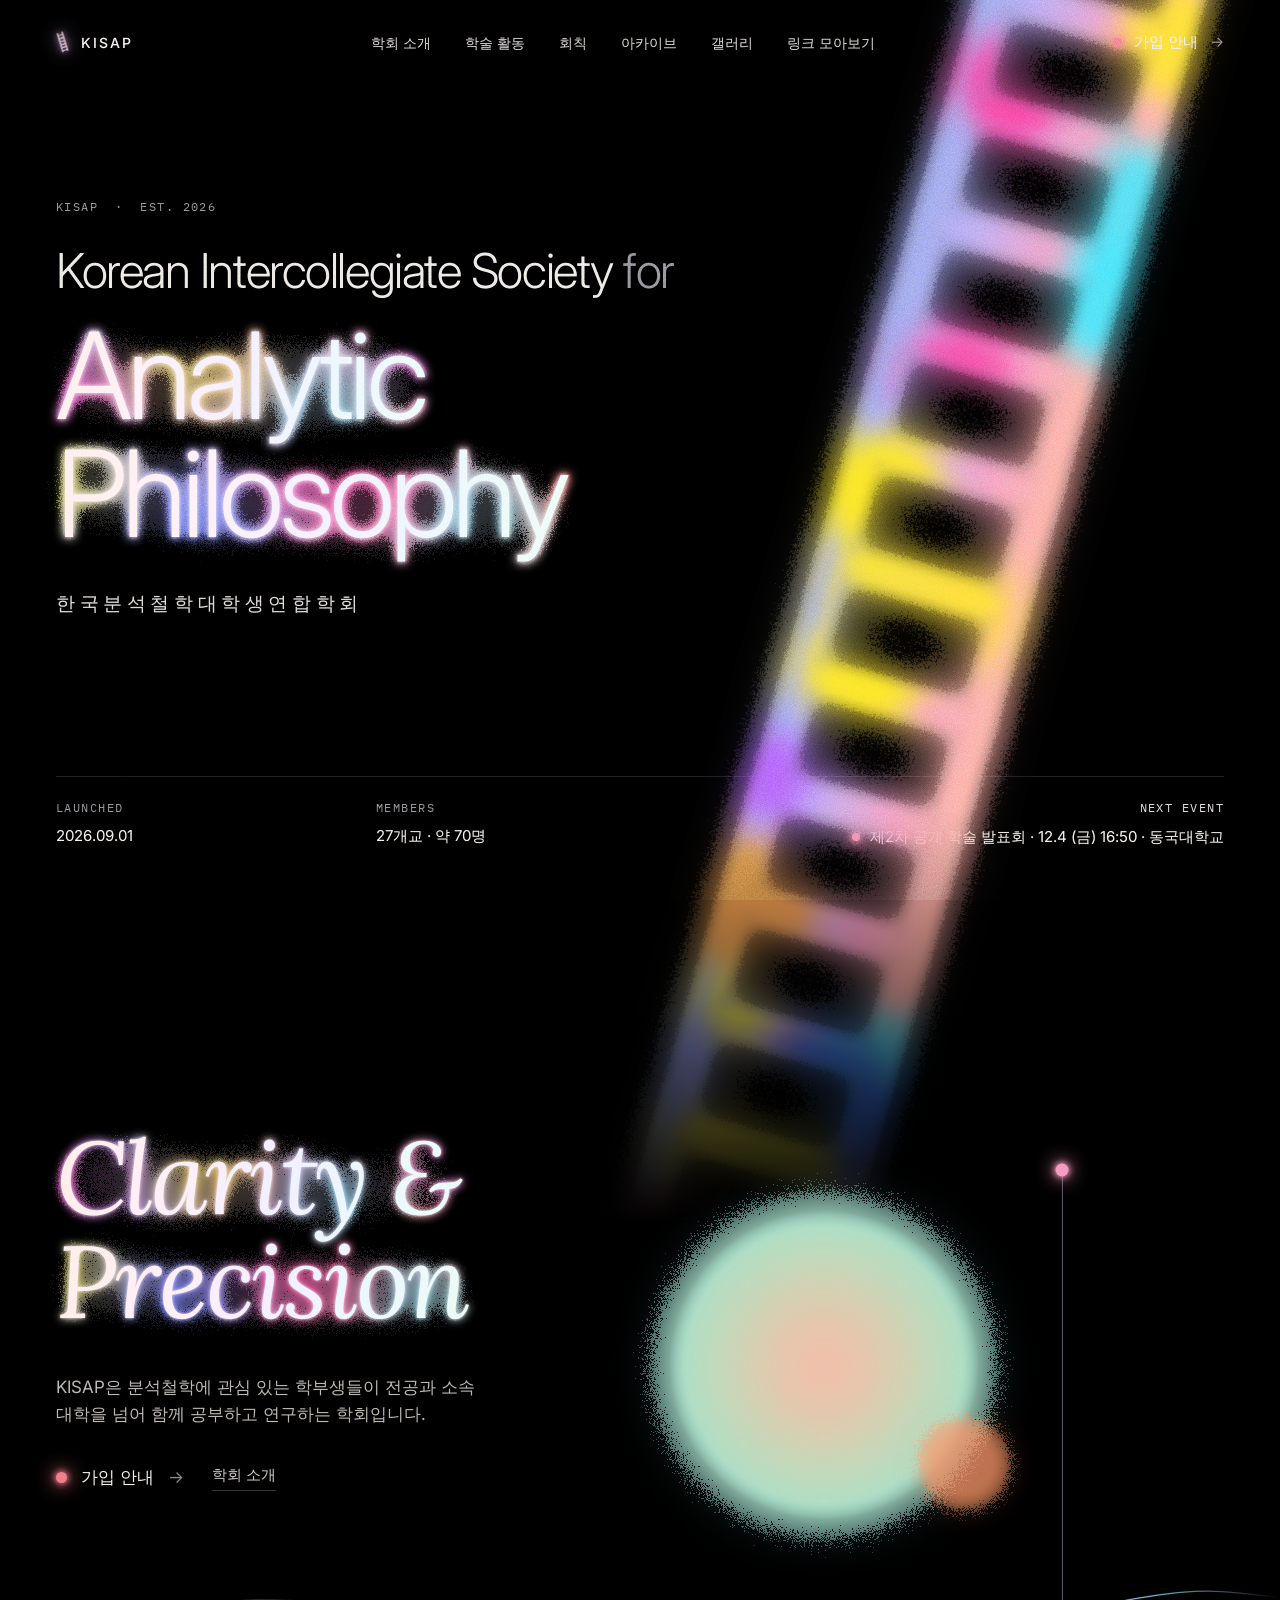
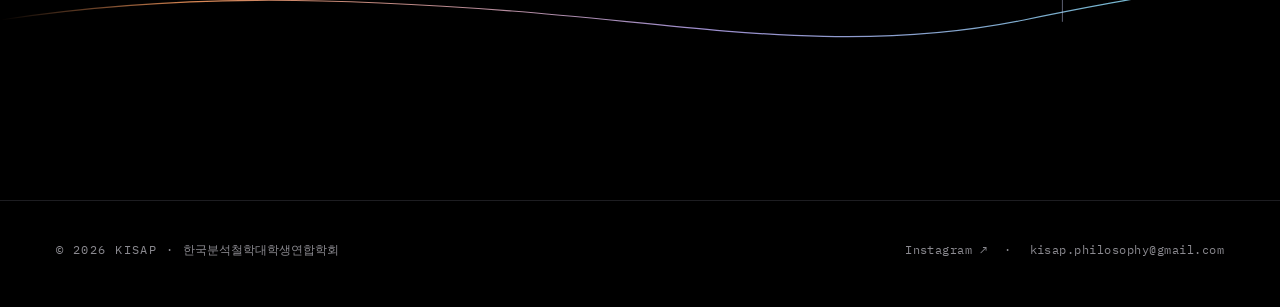
==== index.html @ c92b1f7e "2nd event starts 16:50 Co-Authored-By: Claude Opus 5.5 <noreply@anthropic.com> Claude-Session: https" ====
<!DOCTYPE html>
<html lang="ko">
<head>
<meta charset="utf-8">
<meta name="viewport" content="width=device-width, initial-scale=1">
<title>KISAP 한국분석철학대학생연합학회 — Korean Intercollegiate Society for Analytic Philosophy</title>
<meta name="description" content="한국분석철학대학생연합학회(KISAP)는 분석철학에 관심 있는 학부생들이 전공과 소속 대학을 넘어 함께 공부하고 연구하는 대학생 연합 학회입니다. 27개교 약 70명이 함께하고 있습니다.">
<meta name="theme-color" content="#000000">
<link rel="canonical" href="https://kisapphilosophy.github.io/">
<meta property="og:type" content="website">
<meta property="og:site_name" content="KISAP 한국분석철학대학생연합학회">
<meta property="og:locale" content="ko_KR">
<meta property="og:title" content="KISAP 한국분석철학대학생연합학회 — Korean Intercollegiate Society for Analytic Philosophy">
<meta property="og:description" content="한국분석철학대학생연합학회(KISAP)는 분석철학에 관심 있는 학부생들이 전공과 소속 대학을 넘어 함께 공부하고 연구하는 대학생 연합 학회입니다. 27개교 약 70명이 함께하고 있습니다.">
<meta property="og:url" content="https://kisapphilosophy.github.io/">
<meta property="og:image" content="https://kisapphilosophy.github.io/images/og.jpg">
<meta property="og:image:width" content="1200">
<meta property="og:image:height" content="630">
<meta name="twitter:card" content="summary_large_image">
<meta name="naver-site-verification" content="591fb7971cd4381b23a02a65b9b0f2e59f918cd0">
<meta name="google-site-verification" content="ccWG4GbFfCrHe7mUTIRTxgsKhSlejGteS4iFdDzfW9k">
<script type="application/ld+json">{"@context": "https://schema.org", "@type": "WebSite", "name": "KISAP", "alternateName": ["한국분석철학대학생연합학회", "Korean Intercollegiate Society for Analytic Philosophy"], "url": "https://kisapphilosophy.github.io/"}</script>
<script type="application/ld+json">{"@context": "https://schema.org", "@type": "Organization", "name": "한국분석철학대학생연합학회", "alternateName": ["KISAP", "Korean Intercollegiate Society for Analytic Philosophy"], "url": "https://kisapphilosophy.github.io/", "logo": "https://kisapphilosophy.github.io/icon-512.png", "email": "kisap.philosophy@gmail.com", "foundingDate": "2026-09-01", "sameAs": ["https://www.instagram.com/kisap.philosophy", "https://linktr.ee/kisap.philosophy"]}</script>

<link rel="icon" href="favicon.ico" sizes="48x48">
<link rel="icon" type="image/png" sizes="192x192" href="icon-192.png">
<link rel="apple-touch-icon" href="apple-touch-icon.png">
<link rel="preconnect" href="https://fonts.googleapis.com">
<link rel="preconnect" href="https://fonts.gstatic.com" crossorigin>
<link rel="stylesheet" href="https://fonts.googleapis.com/css2?family=IBM+Plex+Mono&amp;family=Inter:opsz,wght@14..32,300..500&amp;family=Lora:ital,wght@1,400&amp;display=swap">
<link rel="stylesheet" href="kisap.css?v=202611121501">
</head>
<body data-page="home">
<header class="site-header"></header>
<main>
<div class="home">
<div class="ladder-layer" aria-hidden="true"><div class="ladder"></div></div>
<section class="hero">
  <div class="hero-copy">
    <div class="mono">KISAP &nbsp;·&nbsp; Est. 2026</div>
    <h1>
      <span class="hero-line1" style="display:block">Korean Intercollegiate Society <span class="soft-word">for</span></span>
      <span class="hero-big" style="display:block">
        <span style="display:block"><span class="glow">Analytic</span></span>
        <span style="display:block"><span class="glow">Philosophy</span></span>
      </span>
    </h1>
    <p class="hero-kr">한국분석철학대학생연합학회</p>
  </div>
  <div class="hero-bar">
    <div><div class="mono">Launched</div>2026.09.01</div>
    <div><div class="mono">Members</div><span class="kr">27개교 · 약 70명</span></div>
    <a class="right next-ev" href="activities.html#upcoming"><div class="mono">Next Event</div><span class="kr"><span class="dot"></span>제2차 공개 학술 발표회 · 12.4 (금) 16:50 · 동국대학교</span></a>
  </div>
</section>

<section class="statement" aria-labelledby="motto">
  <svg class="horizon" viewBox="0 0 1600 1000" preserveAspectRatio="none" aria-hidden="true">
    <defs><linearGradient id="horizon" x1="0" x2="1"><stop offset="0" stop-color="#FF9F62" stop-opacity="0"/><stop offset=".15" stop-color="#FF9F62"/><stop offset=".55" stop-color="#B9A7F2"/><stop offset=".9" stop-color="#86D8F2"/><stop offset="1" stop-color="#86D8F2" stop-opacity="0"/></linearGradient></defs>
    <path d="M0 800 C 220 770, 420 775, 640 790 S 1060 840, 1280 800 S 1500 765, 1600 775" fill="none" stroke="url(#horizon)" stroke-width="1.2" vector-effect="non-scaling-stroke" opacity=".85"/>
    <line class="pole" x1="1328" y1="300" x2="1328" y2="802" stroke="#cfd6ff" stroke-width="1" vector-effect="non-scaling-stroke" opacity=".45"/>
  </svg>
  <span class="dot pole-dot" aria-hidden="true"></span>
  <div class="aura orb reveal" aria-hidden="true"></div>
  <div class="aura orb-s reveal" aria-hidden="true"></div>
  <div class="statement-copy reveal">
    <h2 id="motto"><span style="display:block"><span class="glow soft">Clarity &amp;</span></span><span style="display:block"><span class="glow soft">Precision</span></span></h2>
    <p class="kr">KISAP은 분석철학에 관심 있는 학부생들이 전공과 소속 대학을 넘어 함께 공부하고 연구하는 학회입니다.</p>
    <div class="cta-row">
      <a class="cta-dot lg kr" href="join.html"><span class="dot"></span>가입 안내<span class="arr" aria-hidden="true">→</span></a>
      <a class="ulink kr" href="about.html">학회 소개</a>
    </div>
  </div>
</section>
</div>
</main>
<footer class="site-footer"></footer>
<script src="kisap.js?v=202611121501"></script>
</body>
</html>
---- kisap.css ----
/* =========================================================
   KISAP — Halo theme
   Korean Intercollegiate Society for Analytic Philosophy
   ========================================================= */

@font-face{
  font-family:"Pretendard";
  src:url("PretendardVariable.woff2") format("woff2-variations");
  font-weight:45 920;font-style:normal;font-display:swap;
}

:root{
  /* light palette — use as light, never as flat surface color */
  --peach:#FFB49A; --coral:#F47C8C; --pink:#F59AC0; --lilac:#B9A7F2;
  --peri:#8EA4EC;  --cyan:#86D8F2;  --mint:#94EFC2; --lime:#CBF27E; --butter:#FFE58C; --orange:#FF9F62;

  --bg:#000; --ink:#F3EFEA; --ink-2:#d9d5cf; --mute:#8B8A90; --dim:#55545A; --line:#1D1D21;

  --sans:"Inter","Pretendard",system-ui,sans-serif;
  --kr:"Pretendard","Inter",system-ui,sans-serif;
  --mono:"IBM Plex Mono",ui-monospace,monospace;

  --halo:linear-gradient(100deg,var(--peach),var(--pink) 28%,var(--lilac) 52%,var(--cyan) 74%,var(--mint));
  --pad:56px;
  --header-h:84px;
}

*{box-sizing:border-box;margin:0;padding:0}
html{background:var(--bg);color:var(--ink);-webkit-text-size-adjust:100%}
body{font-family:var(--sans);font-optical-sizing:auto;-webkit-font-smoothing:antialiased;-moz-osx-font-smoothing:grayscale;
  min-height:100vh;overflow-x:hidden;line-height:1.5}
a{color:inherit;text-decoration:none}
button{font:inherit;color:inherit;background:none;border:0;cursor:pointer}
.kr{font-family:var(--kr)}
.mono{font-family:var(--mono);font-size:12px;letter-spacing:.12em;text-transform:uppercase;color:var(--mute)}
.sr{position:absolute;width:1px;height:1px;overflow:hidden;clip:rect(0 0 0 0)}

/* grain: only visible on lit areas (overlay over black stays black) */
.grain{position:fixed;inset:0;pointer-events:none;z-index:90;mix-blend-mode:overlay;opacity:.5;
  background-image:url("data:image/svg+xml;utf8,<svg xmlns='http://www.w3.org/2000/svg' width='300' height='300'><filter id='n'><feTurbulence type='fractalNoise' baseFrequency='1.1' numOctaves='2' stitchTiles='stitch'/><feColorMatrix values='0 0 0 0 .5  0 0 0 0 .5  0 0 0 0 .5  0 0 0 2.2 -.6'/></filter><rect width='100%' height='100%' filter='url(%23n)'/></svg>");}

/* ---------------- header / nav ---------------- */
.site-header{position:fixed;top:0;left:0;right:0;height:var(--header-h);z-index:50;
  display:flex;align-items:center;justify-content:space-between;padding:0 var(--pad);
  transition:background .3s ease, backdrop-filter .3s ease}
.site-header.scrolled{background:rgba(0,0,0,.6);-webkit-backdrop-filter:blur(14px);backdrop-filter:blur(14px)}
.logo{display:flex;align-items:center;gap:12px;font-weight:500;font-size:14px;letter-spacing:.14em}
.logo svg{flex:none}
.nav-links{display:flex;gap:34px;font-family:var(--kr);font-size:14px;color:#cfccc6}
.nav-links a{position:relative;transition:color .2s}
.nav-links a:hover,.nav-links a.active{color:var(--ink)}
.nav-links a.active::after{content:"";position:absolute;left:0;right:0;bottom:-8px;height:1px;
  background:linear-gradient(90deg,var(--peach),var(--pink),var(--lilac),var(--cyan));box-shadow:0 0 8px rgba(245,154,192,.6)}
.menu-btn{display:none;width:40px;height:40px;position:relative}
.menu-btn span{position:absolute;left:9px;right:9px;height:1px;background:var(--ink);transition:transform .3s, top .3s}
.menu-btn span:nth-child(1){top:16px}.menu-btn span:nth-child(2){top:24px}
.menu-open .menu-btn span:nth-child(1){top:20px;transform:rotate(45deg)}
.menu-open .menu-btn span:nth-child(2){top:20px;transform:rotate(-45deg)}
.mobile-menu{position:fixed;inset:0;z-index:45;background:rgba(0,0,0,.94);-webkit-backdrop-filter:blur(10px);backdrop-filter:blur(10px);
  padding:calc(var(--header-h) + 24px) 24px 40px;display:flex;flex-direction:column;gap:6px;
  opacity:0;pointer-events:none;transition:opacity .3s}
.menu-open .mobile-menu{opacity:1;pointer-events:auto}
.mobile-menu a{font-family:var(--kr);font-size:28px;font-weight:300;padding:14px 0;border-bottom:1px solid var(--line);display:flex;align-items:center;gap:16px}
.mobile-menu a .dot{width:9px;height:9px}

/* ---------------- buttons, dots, chips ---------------- */
.btn{position:relative;display:inline-flex;align-items:center;gap:8px;padding:11px 22px;border-radius:999px;font-size:14px;color:var(--ink);isolation:isolate;white-space:nowrap}
.btn::before{content:"";position:absolute;inset:-1px;border-radius:inherit;z-index:-2;background:linear-gradient(100deg,var(--peach),var(--pink),var(--lilac),var(--cyan))}
.btn::after{content:"";position:absolute;inset:0;border-radius:inherit;z-index:-1;background:#000}
.btn .bloom{position:absolute;inset:0;border-radius:inherit;z-index:-3;background:linear-gradient(100deg,var(--peach),var(--pink),var(--lilac),var(--cyan));
  filter:blur(14px) url(#boost) url(#spray);opacity:.7;transition:opacity .3s, filter .3s}
.btn:hover .bloom{opacity:1;filter:blur(18px) url(#boost) url(#spray)}
.btn-ghost{display:inline-flex;align-items:center;padding:11px 22px;border-radius:999px;border:1px solid #2c2c31;font-size:14px;color:#cfccc6;transition:border-color .2s,color .2s}
.btn-ghost:hover{border-color:#55505e;color:var(--ink)}
.ulink{color:#cfccc6;border-bottom:1px solid #333;padding-bottom:3px;font-size:15px;transition:color .2s,border-color .2s}
.ulink:hover{color:var(--ink);border-color:var(--pink)}
.dot{display:inline-block;flex:none;width:8px;height:8px;border-radius:50%;background:var(--c,var(--pink));
  box-shadow:0 0 6px 1px var(--c,var(--pink)),0 0 18px 4px color-mix(in srgb,var(--c,var(--pink)) 55%,transparent)}
.dot.off{background:#3a3a40;box-shadow:none}
.chips{display:flex;flex-wrap:wrap;gap:10px}
.chip{padding:9px 18px;border-radius:999px;border:1px solid #2a2a2f;font-size:14px;color:#bdb9b3;transition:border-color .2s,color .2s}
.chip:hover{color:var(--ink);border-color:#45424c}
.chip.on{color:var(--ink);border-color:transparent;position:relative;isolation:isolate}
.chip.on::before{content:"";position:absolute;inset:-1px;border-radius:inherit;z-index:-2;background:linear-gradient(100deg,var(--peach),var(--pink),var(--lilac),var(--cyan))}
.chip.on::after{content:"";position:absolute;inset:0;border-radius:inherit;z-index:-1;background:#000}

/* signal-dot CTA (가입 안내) */
.cta-dot{display:inline-flex;align-items:center;gap:12px;font-size:15px;color:var(--ink);white-space:nowrap}
.cta-dot .dot{width:9px;height:9px;--c:var(--coral);animation:kisap-pulse 2.8s ease-in-out infinite}
.cta-dot .arr{color:var(--mute);transition:color .25s, transform .25s}
.cta-dot:hover .arr,.cta-dot:focus-visible .arr{color:var(--ink);transform:translateX(3px)}
.cta-dot:hover .dot{animation-duration:1.2s}
.cta-dot.lg{font-size:17px;gap:14px}
.cta-dot.lg .dot{width:11px;height:11px}
@keyframes kisap-pulse{
  0%,100%{box-shadow:0 0 6px 1px var(--coral),0 0 16px 4px rgba(244,124,140,.45)}
  50%{box-shadow:0 0 9px 2px var(--coral),0 0 30px 10px rgba(244,124,140,.6)}
}

/* ---------------- glow text ---------------- */
.glow{position:relative;display:inline-block;isolation:isolate;color:transparent;
  --b1:.1em;--b2:.28em;--o1:.9;--o2:.35;--o3:.95}
.glow.soft{--b1:.125em;--b2:.3em;--o1:.7;--o2:.4;--o3:.75}
.glow > i{position:absolute;inset:-.25em -.2em -.35em -.2em;padding:.25em .2em .35em .2em;font-style:inherit;white-space:pre;pointer-events:none}
.glow > i.g{background:var(--halo);-webkit-background-clip:text;background-clip:text;color:transparent}
.glow > i.wide{filter:blur(var(--b2)) url(#boost2) url(#spray);opacity:var(--o2)}
.glow > i.mid{filter:blur(var(--b1)) url(#boost) url(#spray);opacity:var(--o1)}
.glow > i.near{filter:blur(.045em) url(#boost);opacity:var(--o3)}
.glow > i.wb{color:#fff;filter:blur(.018em);opacity:.75}
.glow > i.face{background:linear-gradient(100deg,#FFEDE6,#FFEFF6 28%,#F3EFFF 52%,#EAF8FD 74%,#EEFCF4);
  -webkit-background-clip:text;background-clip:text;color:transparent}
.glow > .txt{visibility:hidden}

/* ---------------- aura blobs ---------------- */
.aura{position:absolute;border-radius:50%;aspect-ratio:1}
.aura .s,.aura .d{position:absolute;inset:0;border-radius:inherit;background:inherit}
.aura .s{filter:blur(calc(var(--blur,40px) * .8));opacity:.5}
.aura .d{filter:blur(calc(var(--blur,40px) * 1.35)) url(#boost) url(#spray)}

/* ---------------- ladder ---------------- */
.ladder{position:absolute;pointer-events:none;will-change:transform}
.ladder svg{position:absolute;inset:0;width:100%;height:100%;overflow:visible}
.ladder .l-wide{filter:blur(calc(40px * var(--ls,1))) url(#boost2) url(#spray);opacity:.4}
.ladder .l-mid {filter:blur(calc(18px * var(--ls,1))) url(#boost) url(#spray);opacity:.75}
.ladder .l-br2 {filter:blur(calc(30px * var(--ls,1)));opacity:.45}
.ladder .l-br1 {filter:blur(calc(17px * var(--ls,1))) url(#boost);opacity:.5}
.ladder .l-body{filter:blur(calc(6px * var(--ls,1)));opacity:.95}

/* ---------------- hero (index) ---------------- */
/* home: hero + statement share one continuous ladder that fades out into the 2nd screen */
.home{position:relative;overflow:hidden;isolation:isolate;--hh:max(100vh,720px)}
@supports (height:100svh){.home{--hh:max(100svh,720px)}}
.ladder-layer{position:absolute;left:0;right:0;top:0;height:calc(var(--hh) * 1.6);z-index:3;pointer-events:none;
  -webkit-mask-image:linear-gradient(to bottom,#000 0,#000 calc(var(--hh) * .9),transparent calc(var(--hh) * 1.36));
          mask-image:linear-gradient(to bottom,#000 0,#000 calc(var(--hh) * .9),transparent calc(var(--hh) * 1.36))}
.ladder-layer .ladder{left:62.2%;top:calc(var(--hh) * -.32);width:clamp(150px,18.1vw,330px);height:calc(var(--hh) * 2);
  transform-origin:50% calc(var(--hh) * .82);transform:rotate(16deg)}
.hero{position:relative;height:var(--hh)}
.hero-copy{position:absolute;left:var(--pad);top:22%;z-index:2;max-width:62%}
.hero-copy .mono{margin-bottom:30px}
.hero-line1{text-wrap:balance;font-size:clamp(26px,3.75vw,64px);line-height:1.05;font-weight:300;letter-spacing:-.03em;color:#ece8e2}
.hero-line1 .soft-word{color:#8f8b94}
.hero-big{margin-top:.17em;font-size:clamp(60px,9.4vw,170px);line-height:.98;font-weight:300;letter-spacing:-.04em}
.hero-kr{margin-top:36px;font-family:var(--kr);font-weight:400;font-size:clamp(16px,1.5vw,24px);color:#d9d5cf;letter-spacing:.24em}
.hero-bar{position:absolute;left:var(--pad);right:var(--pad);bottom:52px;z-index:2;display:grid;grid-template-columns:320px 320px 1fr;
  border-top:1px solid var(--line);padding-top:22px;font-size:15px}
.hero-bar .mono{margin-bottom:8px}
.hero-bar .right{justify-self:end;text-align:right}

/* ---------------- inner pages ---------------- */
.page{position:relative;min-height:100vh;padding:150px var(--pad) 120px}
.eyebrow{font-family:var(--mono);font-size:12px;letter-spacing:.12em;text-transform:uppercase;color:var(--mute);margin-bottom:22px}
.eyebrow .kr{letter-spacing:.02em;text-transform:none}
.h-sec{font-size:clamp(56px,6.5vw,104px);line-height:1.02;font-weight:300;letter-spacing:-.035em}
.split{display:grid;grid-template-columns:minmax(0,420px) minmax(0,1fr);column-gap:84px}
.split > .side .lede{margin-top:28px;color:var(--mute);font-size:15px;line-height:1.6;max-width:320px}
.split > .main{padding-top:26px;max-width:1000px}
.head-row{display:flex;justify-content:space-between;align-items:flex-end;gap:24px;flex-wrap:wrap}
.head-row .chips{margin-bottom:14px}

/* about */
.lead{font-size:clamp(22px,2.15vw,34px);line-height:1.4;font-weight:300;letter-spacing:-.01em;max-width:880px}
.lead .mute{color:var(--mute)}
.stats{margin-top:72px;display:grid;grid-template-columns:repeat(3,1fr);gap:24px;border-top:1px solid var(--line);max-width:880px}
.stats > div{padding-top:22px}
.stats .mono{margin-bottom:10px}
.stats .num{font-size:clamp(32px,2.75vw,44px);font-weight:300}
.timeline{position:relative;max-width:880px;margin-top:26px;display:grid;grid-template-columns:repeat(4,1fr);gap:12px}
.timeline::before{content:"";position:absolute;left:0;right:0;top:5px;height:1px;background:linear-gradient(90deg,var(--peach),var(--pink),var(--lilac),var(--cyan));opacity:.6}
.timeline .dot{width:11px;height:11px}
.timeline .y{margin-top:16px;font-family:var(--mono);font-size:13px}
.timeline .t{margin-top:4px;font-size:14px;color:var(--mute)}

/* join */
.steps{position:relative;display:grid;grid-template-columns:repeat(3,1fr);gap:24px}
.steps::before{content:"";position:absolute;left:8px;right:0;top:8px;height:1px;background:linear-gradient(90deg,var(--peach),var(--pink) 40%,var(--lilac) 70%,var(--cyan));opacity:.55}
.steps .dot{width:16px;height:16px}
.steps .mono{margin-top:30px}
.steps h3{font-size:28px;font-weight:300;margin-top:10px}
.steps p{margin-top:12px;color:var(--mute);font-size:15px;line-height:1.6;max-width:260px}
.tables{margin-top:90px;display:grid;grid-template-columns:1fr 1fr;gap:56px}
.kv{display:flex;justify-content:space-between;align-items:center;gap:16px;height:56px;border-bottom:1px solid var(--line);font-size:16px}
.kv span:last-child{color:var(--mute)}
.kv .num{font-family:var(--mono);font-size:14px}
.cta-row{margin-top:56px;display:flex;flex-wrap:wrap;gap:28px;align-items:center}

/* bylaws */
.toc{margin-top:56px;font-size:15px}
.toc a{display:flex;align-items:center;gap:14px;height:40px;color:var(--mute);transition:color .2s}
.toc a .dot{visibility:hidden}
.toc a.on,.toc a:hover{color:var(--ink)}
.toc a.on .dot{visibility:visible}
.doc-head{display:flex;justify-content:space-between;gap:16px;flex-wrap:wrap;padding-bottom:18px}
.articles{border-top:1px solid var(--line);max-width:760px}
.art{display:grid;grid-template-columns:150px 1fr;padding:26px 0;border-bottom:1px solid var(--line);scroll-margin-top:110px}
.art .mono{color:var(--ink)}
.art .t{margin-top:6px;color:var(--mute);font-size:14px}
.art p{font-size:17px;line-height:1.7;color:var(--ink-2)}
.chapter{margin-top:48px;scroll-margin-top:110px}
.chapter:first-child{margin-top:0}

/* rows w/ hover halo (archive, links) */
.rows{border-top:1px solid var(--line);margin-top:56px}
.row{position:relative;isolation:isolate;display:grid;grid-template-columns:36px 110px 1fr 200px 90px;align-items:center;min-height:74px;padding:10px 0;
  border-bottom:1px solid var(--line);font-size:17px;transition:color .2s}
.row .yr,.row .ty,.row .fm{color:var(--mute);transition:color .3s}
.row .yr{font-family:var(--mono);font-size:14px}
.row .ty{font-size:15px}
.row .fm{font-family:var(--mono);font-size:13px;text-align:right}
.hov{position:absolute;left:-30px;right:-30px;top:6px;bottom:6px;z-index:-1;border-radius:40px;opacity:0;transition:opacity .35s ease;pointer-events:none}
.hov::before,.hov::after{content:"";position:absolute;inset:0;border-radius:inherit;
  background:linear-gradient(90deg,transparent,rgba(185,167,242,.55) 15%,rgba(245,154,192,.5) 45%,rgba(134,216,242,.45) 75%,transparent)}
.hov::before{filter:blur(30px) url(#spray);opacity:.75}
.hov::after{filter:blur(30px);opacity:.6}
.row:hover .hov,.row:focus-visible .hov{opacity:1}
.row:hover .yr,.row:hover .ty,.row:hover .fm{color:#efeaf7}
.row[hidden]{display:none}

/* gallery */
.gallery{margin-top:56px;display:grid;grid-template-columns:2fr 1fr 1fr;grid-auto-rows:272px;gap:16px}
.tile{position:relative;border:1px solid var(--line);overflow:hidden;transition:border-color .3s}
.tile:hover{border-color:#34313a}
.tile.big{grid-row:span 2}
.tile .aura{left:50%;top:50%;width:min(64%,440px);transform:translate(-50%,-50%);transition:transform .6s ease}
.tile:hover .aura{transform:translate(-50%,-50%) scale(1.06)}
.tile img{position:absolute;inset:0;width:100%;height:100%;object-fit:cover}
.tile .no{position:absolute;left:16px;top:14px;font-size:11px}
.tile .cap{position:absolute;left:16px;right:16px;bottom:14px;display:flex;justify-content:space-between;align-items:baseline;gap:12px;font-size:14px}
.tile.big .cap{font-size:18px}
.tile .cap .mono{font-size:11px}
.tile[hidden]{display:none}

/* links */
.links-page{text-align:center}
.links-list{width:min(660px,100%);margin:56px auto 0;text-align:left}
.link{position:relative;isolation:isolate;display:grid;grid-template-columns:30px 1fr auto;align-items:center;min-height:70px;padding:0 26px;margin-bottom:12px;
  border-radius:999px;border:1px solid #222227;transition:border-color .3s}
.link .hov{left:-20px;right:-20px}
.link:hover{border-color:#4a4552}
.link:hover .hov{opacity:1}
.link .name{font-size:17px}
.link .desc{color:var(--mute);font-size:14px;margin-left:10px;transition:color .3s}
.link:hover .desc{color:#e9e4f5}
.link .arr{color:var(--mute);transition:color .3s, transform .3s}
.link:hover .arr{color:#fff;transform:translate(2px,-2px)}

/* activities */
.section-label{display:flex;justify-content:space-between;align-items:flex-end;gap:16px;flex-wrap:wrap;margin-top:88px}
.section-label:first-of-type{margin-top:64px}
.programs{margin-top:28px;display:grid;grid-template-columns:repeat(4,1fr);gap:16px}
.prog{position:relative;border:1px solid var(--line);padding:26px 24px 28px;min-height:240px;display:flex;flex-direction:column;transition:border-color .3s}
.prog:hover{border-color:#34313a}
.prog .dot{width:11px;height:11px}
.prog h3{margin-top:28px;font-size:24px;font-weight:300;letter-spacing:-.01em}
.prog .cad{margin-top:8px}
.prog p{margin-top:auto;padding-top:24px;color:var(--mute);font-size:14px;line-height:1.6}
.rows.tight{margin-top:24px}
.row.act{grid-template-columns:36px 130px 170px 1fr 120px}
.row.act .dt{font-family:var(--mono);font-size:14px;color:var(--mute);transition:color .3s}
.row.act .pl{color:var(--mute);font-size:14px;text-align:right;transition:color .3s}
.row.act:hover .dt,.row.act:hover .pl{color:#efeaf7}

/* footer */
.site-footer{padding:40px var(--pad) 48px;border-top:1px solid var(--line);display:flex;justify-content:space-between;gap:16px;flex-wrap:wrap}
.site-footer .kr{letter-spacing:0;text-transform:none}

/* ---------------- responsive ---------------- */
@media (max-width:1280px){
  .ladder-layer .ladder{left:66%}
  .hero-copy{max-width:64%}
}
@media (max-width:1100px){
  .programs{grid-template-columns:1fr 1fr}
  .split{grid-template-columns:1fr;row-gap:40px}
  .split > .main{padding-top:0}
  .nav-links{gap:22px}
}
@media (max-width:900px){
  :root{--pad:24px;--header-h:68px}
  .nav-links,.site-header > .cta-dot{display:none}
  .menu-btn{display:block}
  .ladder-layer{z-index:0}
  .ladder-layer .ladder{left:58%;width:44vw;opacity:.55}
  .hero-copy{top:19%;max-width:none;right:var(--pad)}
  .hero-big{font-size:clamp(56px,17vw,120px)}
  .hero-line1{font-size:clamp(24px,7vw,44px)}
  .hero-bar{grid-template-columns:1fr 1fr;row-gap:18px;bottom:32px}
  .hero-bar .right{grid-column:1 / -1;justify-self:start;text-align:left}
  .page{padding:120px var(--pad) 90px}
  .stats{grid-template-columns:repeat(3,1fr);margin-top:48px}
  .timeline{grid-template-columns:1fr 1fr;row-gap:28px}
  .timeline::before{display:none}
  .steps{grid-template-columns:1fr;gap:36px}
  .steps::before{display:none}
  .tables{grid-template-columns:1fr;gap:40px;margin-top:60px}
  .art{grid-template-columns:1fr;gap:10px}
  .row{grid-template-columns:24px 64px 1fr 56px;font-size:15px}
  .row .ty{display:none}
  .row.act{grid-template-columns:24px 92px 1fr}
  .row.act .pl{display:none}
  .programs{grid-template-columns:1fr 1fr}
  .prog{min-height:200px}
  .hov{left:-12px;right:-12px}
  .gallery{grid-template-columns:1fr 1fr;grid-auto-rows:200px}
  .tile.big{grid-column:1 / -1;grid-row:span 2}
  .link{padding:0 20px}
  .link .desc{display:block;margin-left:0;font-size:13px}
  .site-footer{flex-direction:column}
}
@media (prefers-reduced-motion:reduce){*{transition:none!important;animation:none!important}}

/* ---------------- statement (index, 2nd screen) ---------------- */
.statement{position:relative;height:100vh;height:100svh;min-height:760px;overflow:hidden}
.statement .horizon{position:absolute;inset:0;width:100%;height:100%}
.statement .pole-dot{position:absolute;left:83%;top:30%;width:13px;height:13px;--c:#F59AC0;transform:translate(-50%,-50%)}
.statement .orb{left:51.25%;top:33%;width:clamp(240px,26.25vw,480px);--blur:38px;
  background:radial-gradient(circle closest-side,#FFC4E0 0%,#F59AC0 18%,#FFB49A 34%,#FFE58C 50%,#94EFC2 66%,#86D8F2 80%,transparent 92%)}
.statement .orb-s{left:70.6%;top:56%;width:clamp(90px,9.4vw,170px);--blur:22px;
  background:radial-gradient(circle closest-side,#F47C8C 0%,#FF9F62 45%,transparent 78%)}
.statement-copy{position:absolute;left:var(--pad);top:25%;z-index:2}
.statement h2{font-family:"Lora",serif;font-style:italic;font-weight:400;font-size:clamp(60px,8vw,128px);line-height:1.02;letter-spacing:-.02em}
.statement p{margin-top:40px;max-width:430px;font-size:17px;line-height:1.6;color:#bdb9b3}
.statement .cta-row{margin-top:36px}

/* scroll reveal */
.reveal{opacity:0;transition:opacity 1.2s ease, transform 1.2s cubic-bezier(.2,.7,.2,1)}
.statement-copy.reveal{transform:translateY(28px)}
.aura.reveal{transform:scale(.92)}
.reveal.in{opacity:1;transform:none}
.orb-s.reveal.in{opacity:.75}

@media (max-width:900px){
  .statement{min-height:680px}
  .statement-copy{top:16%;right:var(--pad)}
  .statement h2{font-size:clamp(52px,15vw,96px)}
  .statement p{font-size:16px;margin-top:28px}
  .statement .orb{left:22%;top:50%;width:76vw;opacity:.75}
  .statement .orb.reveal.in{opacity:.75}
  .statement .orb-s{left:72%;top:74%;width:24vw}
  .statement .pole,.statement .pole-dot{display:none}
}
@media (prefers-reduced-motion:reduce){.reveal{opacity:1!important;transform:none!important}}
@media (max-width:520px){.programs{grid-template-columns:1fr}}

/* hero title: soft patchy halo, matching the ladder */
.hero-big > span:nth-child(1) .glow{--halo:
  radial-gradient(1.1em .8em at 6% 55%,  rgba(255,61,154,.6) 20%, transparent 85%),
  radial-gradient(1.2em .9em at 38% 40%, rgba(255,232,31,.55) 20%, transparent 85%),
  radial-gradient(1em .9em  at 70% 65%,  rgba(61,230,255,.55) 20%, transparent 85%),
  radial-gradient(.9em .8em at 96% 35%,  rgba(184,77,255,.55) 20%, transparent 85%),
  linear-gradient(100deg,#8EA4EC,#B9A7F2 30%,#F59AC0 65%,#FFB49A)}
.hero-big > span:nth-child(2) .glow{--halo:
  radial-gradient(1.1em .9em at 4% 40%,  rgba(255,232,31,.55) 20%, transparent 85%),
  radial-gradient(1em .8em  at 30% 70%,  rgba(61,107,255,.5) 20%, transparent 85%),
  radial-gradient(1.2em .9em at 55% 35%, rgba(255,61,154,.6) 20%, transparent 85%),
  radial-gradient(1em .8em  at 80% 60%,  rgba(61,230,255,.55) 20%, transparent 85%),
  radial-gradient(.8em .7em at 99% 30%,  rgba(255,59,78,.5) 20%, transparent 85%),
  linear-gradient(100deg,#8EA4EC,#B9A7F2 30%,#F59AC0 65%,#FFB49A)}

/* section titles + motto: same soft patchy halo as the hero */
.h-sec .glow,.statement h2 > span:nth-child(1) .glow{--halo:
  radial-gradient(1em .8em at 8% 50%,  rgba(255,61,154,.6) 20%, transparent 85%),
  radial-gradient(1em .9em at 38% 40%, rgba(255,232,31,.55) 20%, transparent 85%),
  radial-gradient(1em .9em at 68% 62%, rgba(61,230,255,.55) 20%, transparent 85%),
  radial-gradient(.9em .8em at 96% 38%, rgba(184,77,255,.55) 20%, transparent 85%),
  linear-gradient(100deg,#8EA4EC,#B9A7F2 30%,#F59AC0 65%,#FFB49A)}
.statement h2 > span:nth-child(2) .glow{--halo:
  radial-gradient(1em .9em at 6% 42%,  rgba(255,232,31,.55) 20%, transparent 85%),
  radial-gradient(1em .8em at 32% 66%, rgba(61,107,255,.5) 20%, transparent 85%),
  radial-gradient(1em .9em at 58% 38%, rgba(255,61,154,.6) 20%, transparent 85%),
  radial-gradient(1em .8em at 86% 60%, rgba(61,230,255,.55) 20%, transparent 85%),
  linear-gradient(100deg,#8EA4EC,#B9A7F2 30%,#F59AC0 65%,#FFB49A)}

/* ================= content blocks (real content) ================= */
.sub{margin-top:104px}
.sub:first-child{margin-top:0}
.sub-h{display:flex;align-items:baseline;justify-content:space-between;gap:16px;flex-wrap:wrap;margin-bottom:28px;padding-bottom:16px;border-bottom:1px solid var(--line)}
.sub-h h2{font-family:var(--kr);font-size:clamp(22px,2vw,30px);font-weight:400;letter-spacing:-.02em}
.prose{max-width:780px}
.prose p{font-family:var(--kr);font-size:17px;line-height:1.85;color:var(--ink-2)}
.prose p + p{margin-top:16px}
.prose .mute{color:var(--mute)}
.callout{position:relative;margin-top:28px;max-width:780px;padding:22px 26px;border:1px solid var(--line);font-family:var(--kr);font-size:15px;line-height:1.7;color:#bdb9b3}
.callout .dot{margin-right:12px;vertical-align:1px;--c:var(--butter)}
.trio{display:grid;grid-template-columns:repeat(3,1fr);gap:24px}
.trio.four{grid-template-columns:repeat(4,1fr)}
.trio.two{grid-template-columns:repeat(2,1fr)}
.t{border-top:1px solid var(--line);padding-top:20px;font-family:var(--kr)}
.t .n{font-family:var(--mono);font-size:12px;letter-spacing:.12em;color:var(--mute)}
.t h3{margin-top:12px;font-size:20px;font-weight:400;letter-spacing:-.01em}
.t p{margin-top:10px;color:var(--mute);font-size:15px;line-height:1.7}
.crit{list-style:none;counter-reset:c;border-top:1px solid var(--line);max-width:860px}
.crit li{display:grid;grid-template-columns:52px 1fr;padding:16px 0;border-bottom:1px solid var(--line);font-family:var(--kr);font-size:16px;line-height:1.6;color:var(--ink-2)}
.crit li::before{counter-increment:c;content:counter(c,decimal-leading-zero);font-family:var(--mono);font-size:13px;color:var(--mute);padding-top:3px}
.org{display:grid;grid-template-columns:repeat(4,1fr);gap:14px}
.person{border:1px solid var(--line);padding:22px 20px 24px;font-family:var(--kr);transition:border-color .3s}
.person:hover{border-color:#34313a}
.person .role{display:flex;align-items:center;gap:10px;font-size:13px;color:var(--mute)}
.person .name{margin-top:22px;font-size:24px;font-weight:300;letter-spacing:-.01em}
.person .sch{margin-top:4px;font-size:14px;color:var(--mute)}
.person .duty{margin-top:16px;font-size:13.5px;line-height:1.6;color:#9d99a3}
.foot-note{margin-top:16px;font-family:var(--kr);font-size:14px;color:var(--mute)}
.prog .tags{margin-top:auto;padding-top:22px;font-family:var(--kr);color:var(--mute);font-size:13.5px;line-height:1.75}
.prog p{font-family:var(--kr)}
.prog h3{font-family:var(--kr)}
.sched{width:100%;max-width:860px;border-collapse:collapse;font-family:var(--kr)}
.sched td{padding:16px 0;border-bottom:1px solid var(--line);vertical-align:top;font-size:16px;color:var(--ink-2)}
.sched tr:first-child td{border-top:1px solid var(--line)}
.sched td:first-child{width:120px;font-family:var(--mono);font-size:14px;color:var(--mute);padding-top:18px}
.sched .hl td{color:var(--ink)}
.sched .hl td:first-child{color:var(--ink)}
.chips.static .chip{cursor:default}
.row .by{display:block;margin-top:4px;font-size:13px;color:var(--mute)}
.row .ttl{font-family:var(--kr)}
div.row{cursor:default}
.row.act{grid-template-columns:36px 130px 1fr 220px}
/* event block (gallery) */
.event-head{display:flex;justify-content:space-between;align-items:baseline;gap:16px;flex-wrap:wrap;margin-top:56px;padding-bottom:16px;border-bottom:1px solid var(--line);font-family:var(--kr)}
.event-head h2{font-size:clamp(22px,2vw,30px);font-weight:400;letter-spacing:-.02em}
.event-head .meta{font-size:14px;color:var(--mute)}
.gallery.ev{margin-top:20px;grid-template-columns:2fr 1fr 1fr;grid-auto-rows:280px}
.tile.tall{grid-row:span 2}
.tile.ph img{transition:transform .8s ease}
.tile.ph:hover img{transform:scale(1.03)}
.tile.ph .cap{background:linear-gradient(transparent,rgba(0,0,0,.75));left:0;right:0;bottom:0;padding:40px 16px 14px;font-family:var(--kr)}
.tile.soon{display:flex;align-items:flex-end}
.event-sum{margin-top:28px;display:grid;grid-template-columns:repeat(4,1fr);gap:24px;border-top:1px solid var(--line);padding-top:22px}
.event-sum .num{font-size:clamp(28px,2.4vw,40px);font-weight:300;margin-top:8px}
.event-sum .lbl{font-family:var(--kr);font-size:13px;color:var(--mute);margin-top:4px}
/* bylaws body */
.art .b{font-family:var(--kr);font-size:16px;line-height:1.8;color:var(--ink-2)}
.art .b p + p{margin-top:6px}
.art .b .sub-i{padding-left:1.6em;color:#bdb9b3}
.art .t{font-family:var(--kr)}
.chapter .doc-head .mono{color:var(--ink)}
@media (max-width:1100px){
  .org{grid-template-columns:repeat(3,1fr)}
  .trio.four{grid-template-columns:repeat(2,1fr)}
}
@media (max-width:900px){
  .sub{margin-top:72px}
  .trio,.trio.two,.trio.four{grid-template-columns:1fr;gap:18px}
  .org{grid-template-columns:1fr 1fr}
  .row.act{grid-template-columns:24px 92px 1fr}
  .row.act .pl{display:none}
  .gallery.ev{grid-template-columns:1fr 1fr;grid-auto-rows:200px}
  .gallery.ev .tile.big{grid-column:1 / -1;grid-row:span 2}
  .gallery.ev .tile.tall{grid-row:span 2}
  .event-sum{grid-template-columns:1fr 1fr;row-gap:22px}
  .sched td:first-child{width:84px}
  .prose p{font-size:16px}
}
.stats .num span{white-space:nowrap}
@media (max-width:900px){
  .stats{grid-template-columns:1fr 1fr;row-gap:8px}
  .stats > div:first-child{grid-column:1 / -1}
  .timeline{grid-template-columns:1fr!important;row-gap:22px}
  .timeline li{display:grid;grid-template-columns:22px 96px 1fr;align-items:baseline}
  .timeline .y,.timeline .t{margin-top:0}
}
.timeline .t,.art .t{border-top:0;padding-top:0}
.site-footer a{text-transform:none;letter-spacing:.04em;transition:color .2s}.site-footer a:hover{color:var(--ink)}
/* next event on the hero */
.hero-bar .next-ev{display:block;transition:color .2s}
.hero-bar .next-ev .kr{display:inline-flex;align-items:center;gap:10px}
.hero-bar .next-ev .dot{width:8px;height:8px;--c:var(--coral);animation:kisap-pulse 2.8s ease-in-out infinite}
.hero-bar .next-ev:hover .kr{color:#fff}
.hero-bar .next-ev .mono{color:var(--ink-2)}
.sub .rows{border-top:0}
.side-sticky{position:sticky;top:120px}
.programs.two{grid-template-columns:1fr 1fr}
.toc a{height:auto;min-height:40px;padding:8px 0;line-height:1.4}
@media (max-width:1100px){.side-sticky{position:static}}
@media (max-width:900px){.programs.two{grid-template-columns:1fr}.side .toc{margin-top:36px}}
.title-row{display:flex;align-items:center;justify-content:space-between;gap:16px}
.m-only{display:none!important}
@media (max-width:900px){.m-only{display:inline-flex!important}.d-only{display:none!important}}
body{word-break:keep-all;overflow-wrap:break-word}
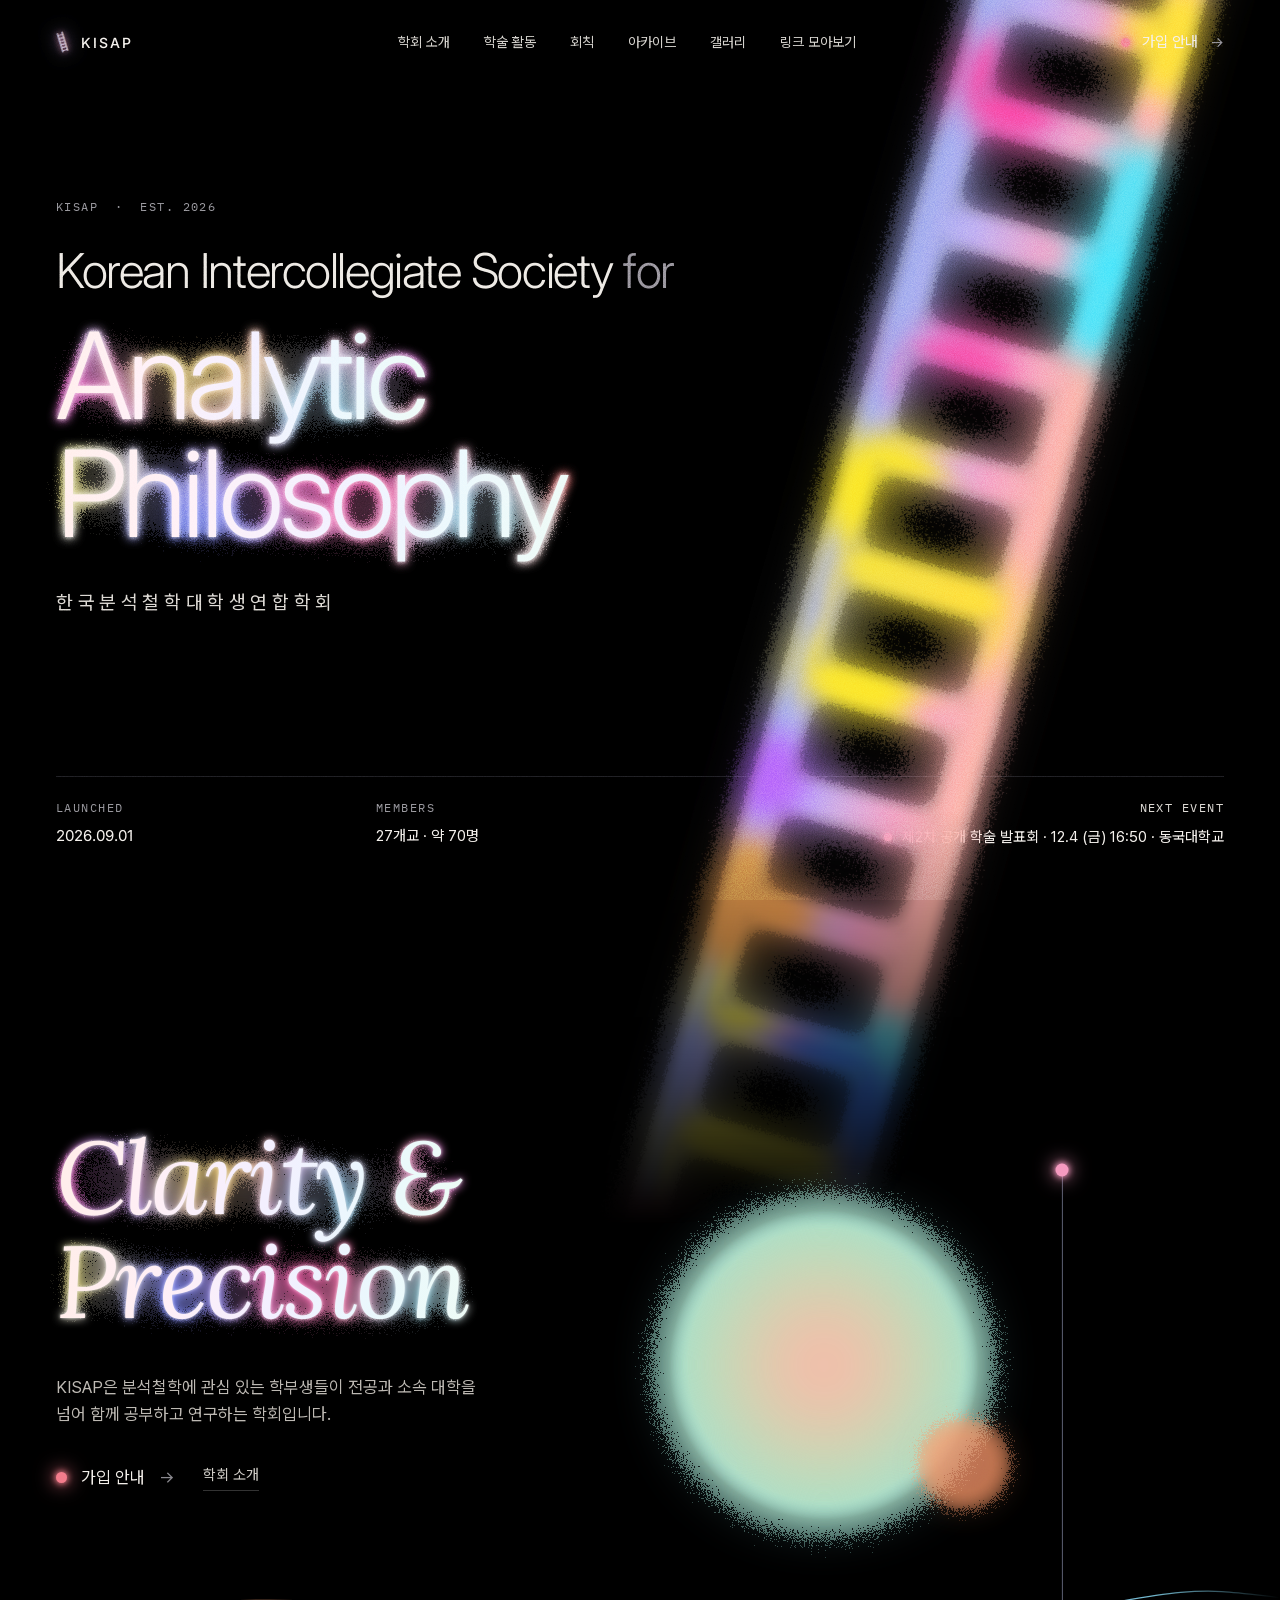
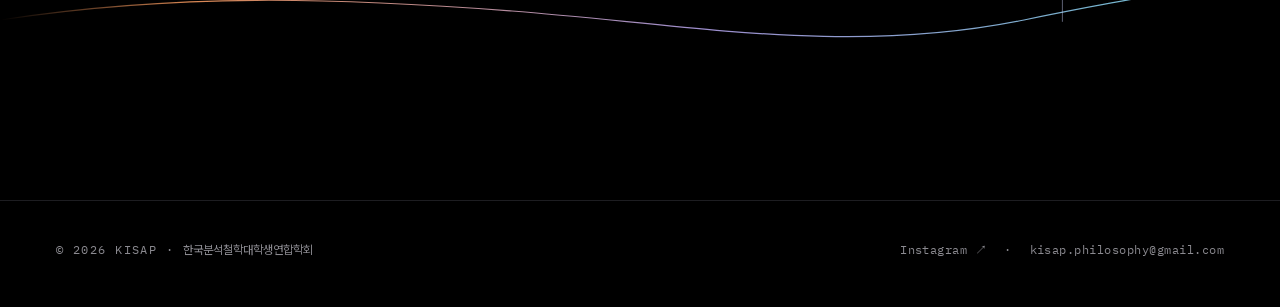
==== commit ec8b1a1b: "로딩 속도 개선: 한글 글꼴 서브셋, 영문 글꼴 자체 호스팅, 갤러리 사진 WebP - Pretendard 2MB → 사이트에 쓰인 글자만 남긴 서브셋(약 113KB), 빌드 때 " ====
--- a/index.html
+++ b/index.html
@@ -25,10 +25,9 @@
 <link rel="icon" href="favicon.ico" sizes="48x48">
 <link rel="icon" type="image/png" sizes="192x192" href="icon-192.png">
 <link rel="apple-touch-icon" href="apple-touch-icon.png">
-<link rel="preconnect" href="https://fonts.googleapis.com">
-<link rel="preconnect" href="https://fonts.gstatic.com" crossorigin>
-<link rel="stylesheet" href="https://fonts.googleapis.com/css2?family=IBM+Plex+Mono&amp;family=Inter:opsz,wght@14..32,300..500&amp;family=Lora:ital,wght@1,400&amp;display=swap">
-<link rel="stylesheet" href="kisap.css?v=202611121501">
+<link rel="preload" href="fonts/kisap-kr.woff2?v=10f1ec85" as="font" type="font/woff2" crossorigin>
+<link rel="preload" href="fonts/inter.woff2" as="font" type="font/woff2" crossorigin>
+<link rel="stylesheet" href="kisap.css?v=202611121803">
 </head>
 <body data-page="home">
 <header class="site-header"></header>
@@ -75,6 +74,6 @@
 </div>
 </main>
 <footer class="site-footer"></footer>
-<script src="kisap.js?v=202611121501"></script>
+<script src="kisap.js?v=202611121803"></script>
 </body>
 </html>
--- a/kisap.css
+++ b/kisap.css
@@ -4,9 +4,24 @@
    ========================================================= */
 
 @font-face{
-  font-family:"Pretendard";
-  src:url("PretendardVariable.woff2") format("woff2-variations");
+  font-family:"KISAP KR";
+  src:url("fonts/kisap-kr.woff2?v=10f1ec85") format("woff2-variations"),url("fonts/kisap-kr.woff2?v=10f1ec85") format("woff2");
   font-weight:45 920;font-style:normal;font-display:swap;
+}
+@font-face{
+  font-family:"Inter";
+  src:url("fonts/inter.woff2") format("woff2-variations"),url("fonts/inter.woff2") format("woff2");
+  font-weight:100 900;font-style:normal;font-display:swap;
+}
+@font-face{
+  font-family:"Lora";
+  src:url("fonts/lora-italic.woff2") format("woff2");
+  font-weight:400;font-style:italic;font-display:swap;
+}
+@font-face{
+  font-family:"IBM Plex Mono";
+  src:url("fonts/ibm-plex-mono.woff2") format("woff2");
+  font-weight:400;font-style:normal;font-display:swap;
 }
 
 :root{
@@ -16,8 +31,8 @@
 
   --bg:#000; --ink:#F3EFEA; --ink-2:#d9d5cf; --mute:#8B8A90; --dim:#55545A; --line:#1D1D21;
 
-  --sans:"Inter","Pretendard",system-ui,sans-serif;
-  --kr:"Pretendard","Inter",system-ui,sans-serif;
+  --sans:"Inter","KISAP KR",system-ui,sans-serif;
+  --kr:"KISAP KR","Inter",system-ui,sans-serif;
   --mono:"IBM Plex Mono",ui-monospace,monospace;
 
   --halo:linear-gradient(100deg,var(--peach),var(--pink) 28%,var(--lilac) 52%,var(--cyan) 74%,var(--mint));
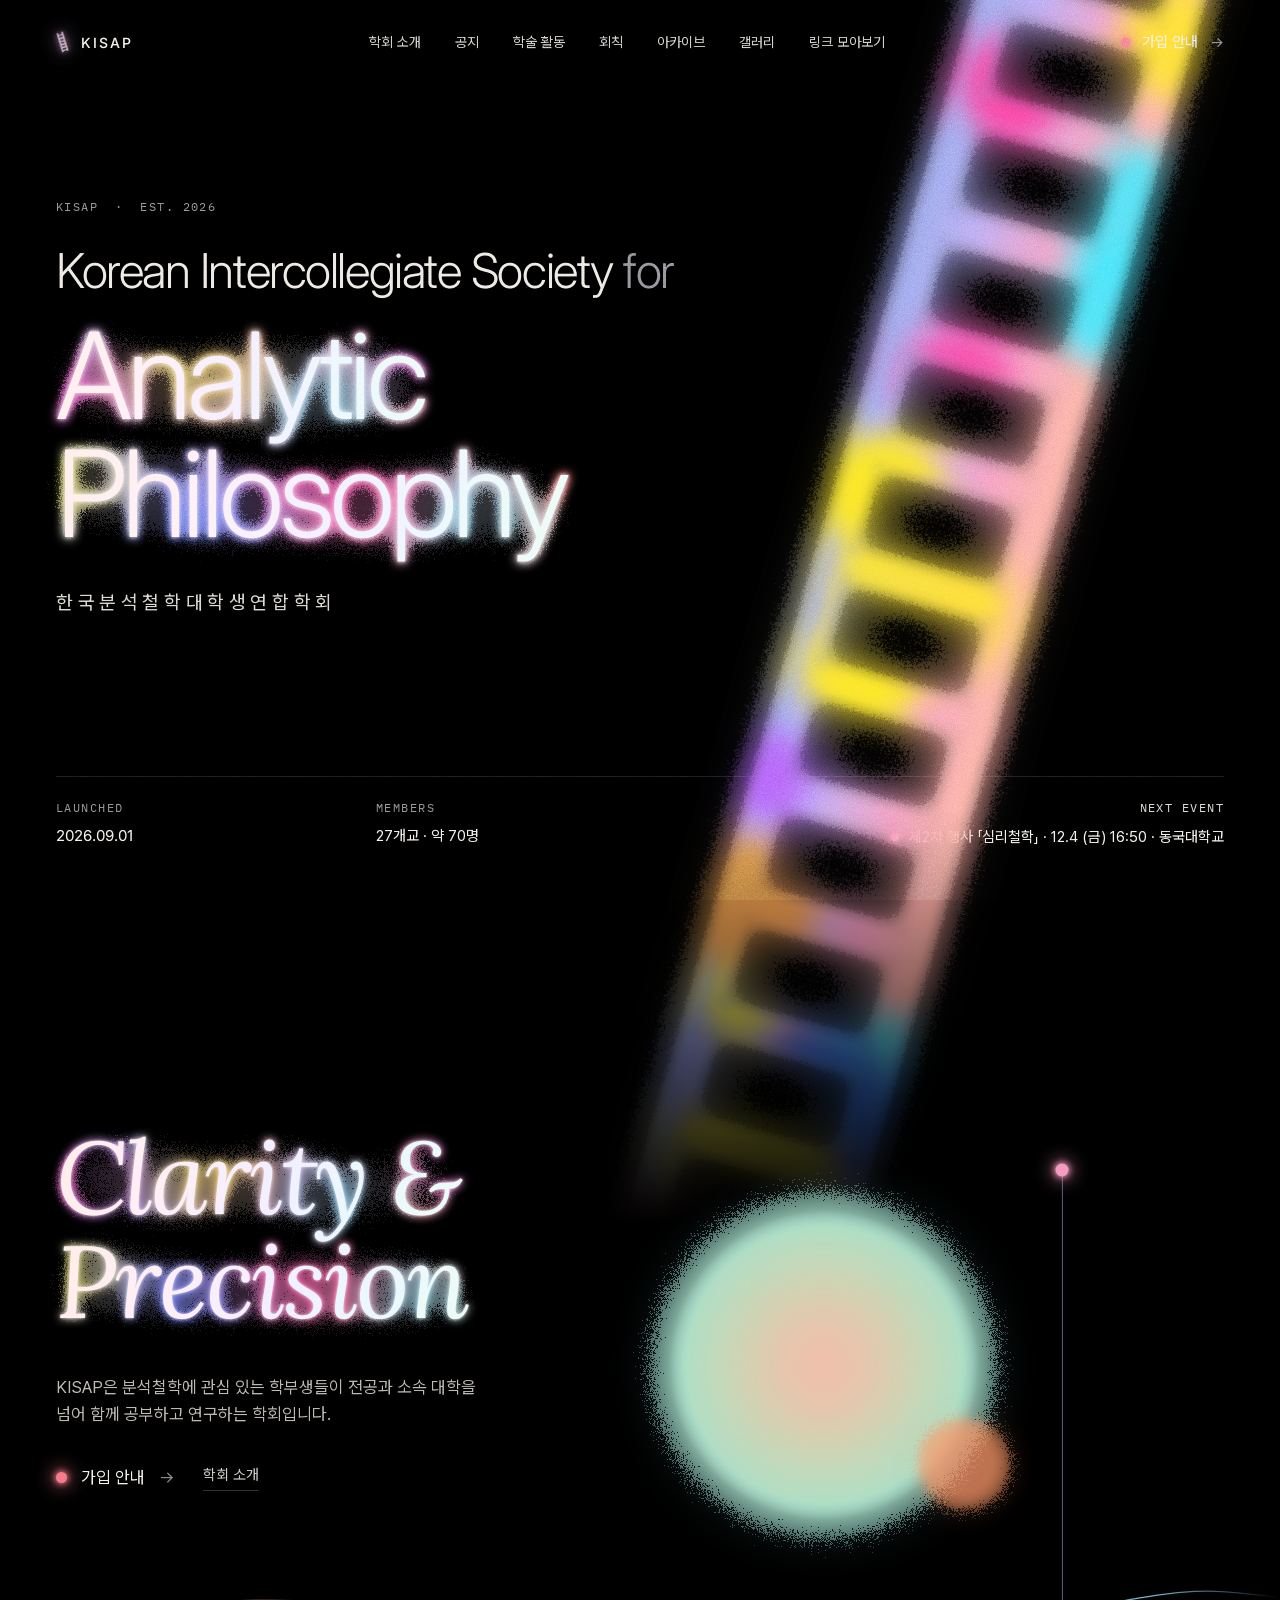
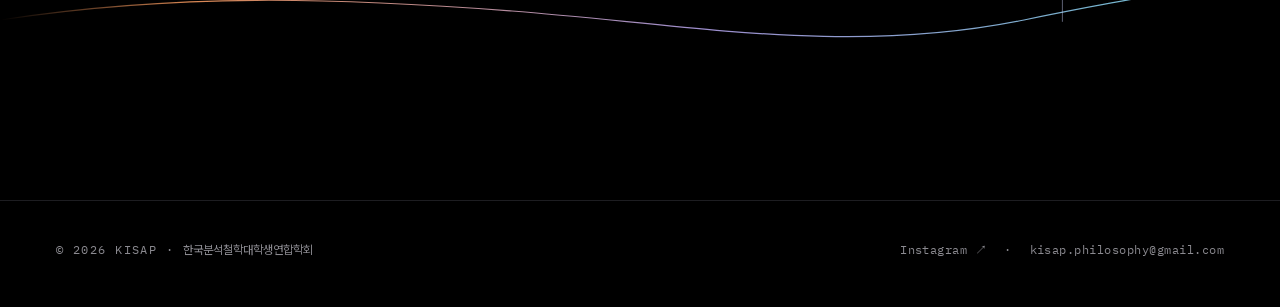
==== commit d508605f: "공지 탭 추가: 제2차 행사 「심리철학」 안내 - 메뉴에 '공지'(학회 소개 다음) 추가, 섹션 번호 재정렬 - 홈 Next Event·학술 활동 다가오는 행사를 공지로 연결  C" ====
--- a/index.html
+++ b/index.html
@@ -25,9 +25,9 @@
 <link rel="icon" href="favicon.ico" sizes="48x48">
 <link rel="icon" type="image/png" sizes="192x192" href="icon-192.png">
 <link rel="apple-touch-icon" href="apple-touch-icon.png">
-<link rel="preload" href="fonts/kisap-kr.woff2?v=10f1ec85" as="font" type="font/woff2" crossorigin>
+<link rel="preload" href="fonts/kisap-kr.woff2?v=5ad1e366" as="font" type="font/woff2" crossorigin>
 <link rel="preload" href="fonts/inter.woff2" as="font" type="font/woff2" crossorigin>
-<link rel="stylesheet" href="kisap.css?v=202611121803">
+<link rel="stylesheet" href="kisap.css?v=202611242151">
 </head>
 <body data-page="home">
 <header class="site-header"></header>
@@ -49,7 +49,7 @@
   <div class="hero-bar">
     <div><div class="mono">Launched</div>2026.09.01</div>
     <div><div class="mono">Members</div><span class="kr">27개교 · 약 70명</span></div>
-    <a class="right next-ev" href="activities.html#upcoming"><div class="mono">Next Event</div><span class="kr"><span class="dot"></span>제2차 공개 학술 발표회 · 12.4 (금) 16:50 · 동국대학교</span></a>
+    <a class="right next-ev" href="notice.html"><div class="mono">Next Event</div><span class="kr"><span class="dot"></span>제2차 행사 「심리철학」 · 12.4 (금) 16:50 · 동국대학교</span></a>
   </div>
 </section>
 
@@ -74,6 +74,6 @@
 </div>
 </main>
 <footer class="site-footer"></footer>
-<script src="kisap.js?v=202611121803"></script>
+<script src="kisap.js?v=202611242151"></script>
 </body>
 </html>
--- a/kisap.css
+++ b/kisap.css
@@ -5,7 +5,7 @@
 
 @font-face{
   font-family:"KISAP KR";
-  src:url("fonts/kisap-kr.woff2?v=10f1ec85") format("woff2-variations"),url("fonts/kisap-kr.woff2?v=10f1ec85") format("woff2");
+  src:url("fonts/kisap-kr.woff2?v=5ad1e366") format("woff2-variations"),url("fonts/kisap-kr.woff2?v=5ad1e366") format("woff2");
   font-weight:45 920;font-style:normal;font-display:swap;
 }
 @font-face{
@@ -439,9 +439,29 @@
 .tile.ph:hover img{transform:scale(1.03)}
 .tile.ph .cap{background:linear-gradient(transparent,rgba(0,0,0,.75));left:0;right:0;bottom:0;padding:40px 16px 14px;font-family:var(--kr)}
 .tile.soon{display:flex;align-items:flex-end}
-.event-sum{margin-top:28px;display:grid;grid-template-columns:repeat(4,1fr);gap:24px;border-top:1px solid var(--line);padding-top:22px}
+.event-sum{margin-top:28px;display:grid;grid-template-columns:1fr 1fr 2fr;gap:24px;border-top:1px solid var(--line);padding-top:22px}
 .event-sum .num{font-size:clamp(28px,2.4vw,40px);font-weight:300;margin-top:8px}
 .event-sum .lbl{font-family:var(--kr);font-size:13px;color:var(--mute);margin-top:4px}
+/* notice */
+.notice-grid{margin-top:28px;display:grid;grid-template-columns:minmax(0,5fr) minmax(0,7fr);gap:56px;align-items:start}
+.notice-poster{aspect-ratio:3/4;position:sticky;top:calc(var(--header-h,84px) + 24px)}
+.notice-poster img,.notice-poster video{width:100%;height:100%;object-fit:cover;display:block}
+.notice-body .cta-row{display:flex;align-items:center;gap:20px;flex-wrap:wrap;margin-top:32px}
+.nkv{border-top:1px solid var(--line)}
+.nkv > div{display:grid;grid-template-columns:110px 1fr;gap:16px;padding:15px 0;border-bottom:1px solid var(--line);font-size:16px;line-height:1.6}
+.nkv dt{color:var(--mute);font-size:14px;padding-top:2px}
+.nkv dd{color:var(--ink-2)}
+.nprog{list-style:none;border-top:1px solid var(--line)}
+.nprog li{display:grid;grid-template-columns:110px 1fr;gap:16px;padding:16px 0;border-bottom:1px solid var(--line);font-size:17px;line-height:1.6;color:var(--ink)}
+.nprog .pt{font-family:var(--mono);font-size:13px;color:var(--mute);padding-top:4px;letter-spacing:.06em}
+.nprog .by{font-size:15px;color:var(--ink-2)}
+.nprog .who{color:var(--mute);margin-left:6px;font-size:14px}
+@media (max-width:900px){
+  .notice-grid{grid-template-columns:1fr;gap:36px}
+  .notice-poster{position:relative;top:auto;max-width:420px;width:100%}
+  .nkv > div,.nprog li{grid-template-columns:84px 1fr;gap:12px}
+  .nprog li{font-size:16px}
+}
 /* bylaws body */
 .art .b{font-family:var(--kr);font-size:16px;line-height:1.8;color:var(--ink-2)}
 .art .b p + p{margin-top:6px}
@@ -462,6 +482,7 @@
   .gallery.ev .tile.big{grid-column:1 / -1;grid-row:span 2}
   .gallery.ev .tile.tall{grid-row:span 2}
   .event-sum{grid-template-columns:1fr 1fr;row-gap:22px}
+  .event-sum>div:last-child{grid-column:1/-1}
   .sched td:first-child{width:84px}
   .prose p{font-size:16px}
 }
